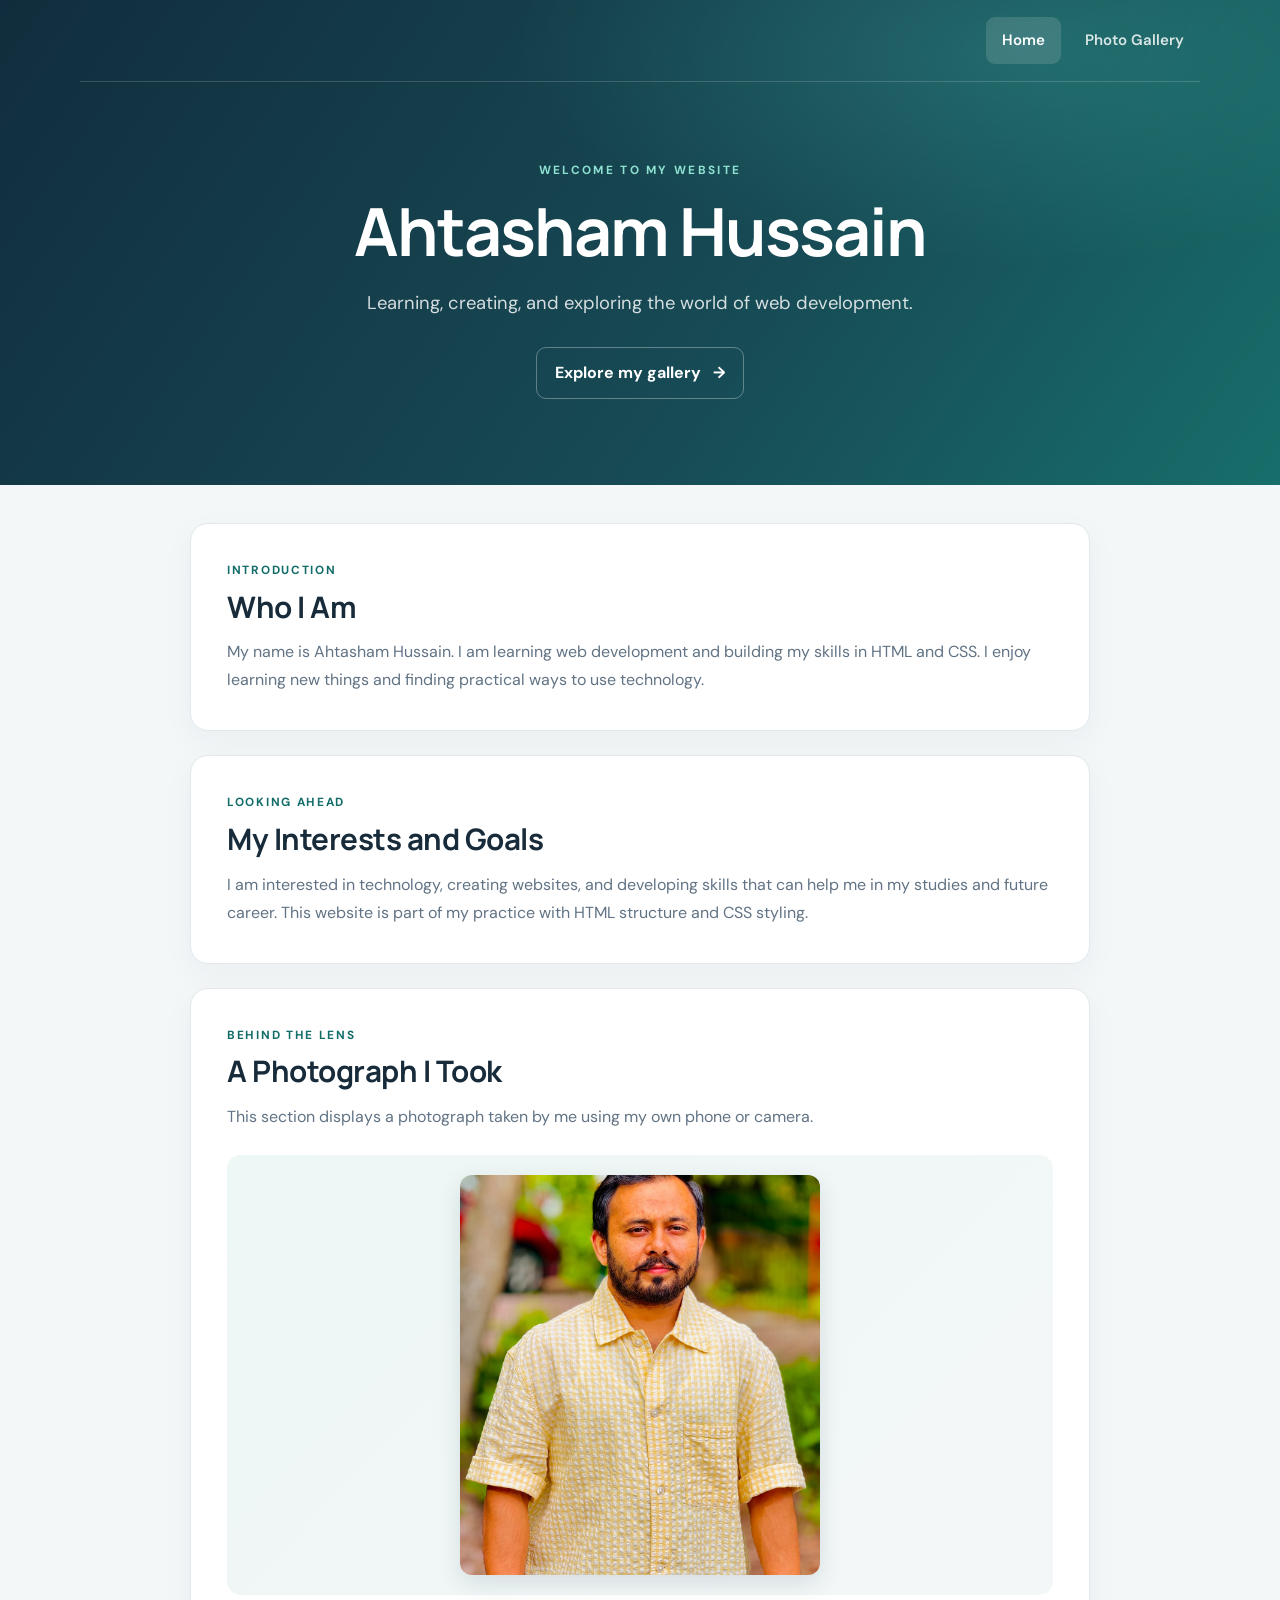
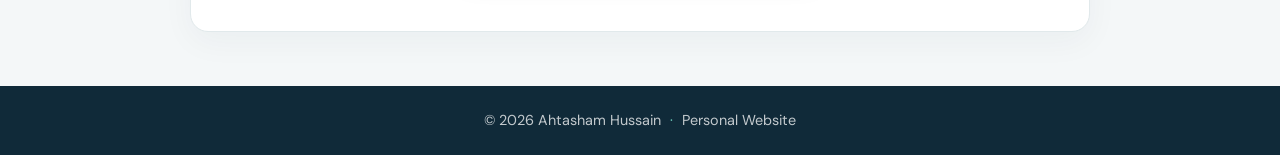
==== A3/index.html @ 1fe48fc0 "Add files via upload" ====
<!DOCTYPE html>
<html lang="en">
<head>
  <meta charset="UTF-8">
  <meta name="viewport" content="width=device-width, initial-scale=1.0">
  <meta name="description" content="The personal website of Ahtasham Hussain, a web development learner.">
  <title>Home | Ahtasham Hussain</title>
  <link rel="stylesheet" href="style.css">
</head>
<body>
  <header class="site-header">
    <div class="nav-wrap">
      <a class="brand" href="index.html" aria-label="Ahtasham Hussain home"><span></span></a>
      <nav class="navbar" aria-label="Main navigation">
        <a href="index.html" aria-current="page">Home</a>
        <a href="gallery.html">Photo Gallery</a>
      </nav>
    </div>
    <div class="hero">
      <p class="eyebrow">WELCOME TO MY WEBSITE</p>
      <h1>Ahtasham Hussain</h1>
      <p class="intro">Learning, creating, and exploring the world of web development.</p>
      <a class="hero-link" href="gallery.html">Explore my gallery <span aria-hidden="true">→</span></a>
    </div>
  </header>

  <main>
    <section class="card">
      <p class="section-label">INTRODUCTION</p>
      <h2>Who I Am</h2>
      <p>My name is Ahtasham Hussain. I am learning web development and building my skills in HTML and CSS. I enjoy learning new things and finding practical ways to use technology.</p>
    </section>
    <section class="card">
      <p class="section-label">LOOKING AHEAD</p>
      <h2>My Interests and Goals</h2>
      <p>I am interested in technology, creating websites, and developing skills that can help me in my studies and future career. This website is part of my practice with HTML structure and CSS styling.</p>
    </section>
    <section class="card photo-card">
      <p class="section-label">BEHIND THE LENS</p>
      <h2>A Photograph I Took</h2>
      <p>This section displays a photograph taken by me using my own phone or camera.</p>
      <div class="photo-frame">
        <img src="images/Ahtasham.jpeg" alt="A photograph taken by Ahtasham Hussain" width="400" height="400">
      </div>
    </section>
  </main>
  <footer><p>© 2026 Ahtasham Hussain <span aria-hidden="true">·</span> Personal Website</p></footer>
</body>
</html>
---- A3/style.css ----
@import url('https://fonts.googleapis.com/css2?family=DM+Sans:wght@400;500;600;700&family=Manrope:wght@400;500;600;700;800&display=swap');

:root {
  --ink: #172b3a;
  --muted: #617384;
  --teal: #1a8a83;
  --teal-dark: #126c68;
  --paper: #f4f7f8;
  --line: #e1e9eb;
  --white: #fff;
}
* { box-sizing: border-box; }
html { scroll-behavior: smooth; }
body {
  margin: 0;
  font-family: 'DM Sans', Arial, sans-serif;
  background: var(--paper);
  color: var(--ink);
  line-height: 1.75;
  -webkit-font-smoothing: antialiased;
}
.site-header {
  color: var(--white);
  background: radial-gradient(ellipse at 80% 10%, rgba(69, 190, 173, .25), transparent 35%),
              linear-gradient(125deg, #112d3d 0%, #174b55 60%, #176e6a 100%);
}
.nav-wrap {
  width: min(1120px, 90%);
  min-height: 82px;
  margin: 0 auto;
  display: flex;
  align-items: center;
  justify-content: space-between;
  gap: 24px;
  border-bottom: 1px solid rgba(255,255,255,.16);
}
.brand {
  color: white;
  text-decoration: none;
  font-family: 'Manrope', sans-serif;
  font-size: 1.55rem;
  font-weight: 800;
  letter-spacing: -1.5px;
}
.brand span { color: #69d8c3; }
.navbar { display: flex; align-items: center; gap: 8px; }
.navbar a {
  color: rgba(255,255,255,.83);
  text-decoration: none;
  font-weight: 600;
  font-size: .94rem;
  padding: 10px 16px;
  border-radius: 9px;
  transition: background .2s ease, color .2s ease;
}
.navbar a:hover, .navbar a[aria-current="page"] {
  color: white;
  background: rgba(255,255,255,.13);
}
.navbar a:focus-visible, .hero-link:focus-visible {
  outline: 3px solid #8de7d5;
  outline-offset: 4px;
}
.hero {
  max-width: 850px;
  margin: 0 auto;
  padding: 78px 24px 86px;
  text-align: center;
}
.hero-compact { padding-top: 60px; padding-bottom: 66px; }
.eyebrow, .section-label {
  margin: 0 0 12px;
  font-size: .74rem;
  font-weight: 700;
  letter-spacing: 2.3px;
  text-transform: uppercase;
}
.eyebrow { color: #8fe1d1; }
.hero h1 {
  margin: 0;
  font-family: 'Manrope', Arial, sans-serif;
  font-size: clamp(2.3rem, 6vw, 4.15rem);
  line-height: 1.15;
  letter-spacing: -2px;
}
.intro {
  max-width: 600px;
  margin: 18px auto 0;
  color: rgba(255,255,255,.82);
  font-size: clamp(1rem, 2vw, 1.15rem);
}
.hero-link {
  display: inline-flex;
  gap: 12px;
  align-items: center;
  margin-top: 28px;
  padding: 11px 18px;
  border: 1px solid rgba(255,255,255,.32);
  border-radius: 10px;
  color: white;
  font-weight: 700;
  text-decoration: none;
  transition: background .2s ease, transform .2s ease;
}
.hero-link:hover { background: rgba(255,255,255,.12); transform: translateY(-2px); }
main { width: min(900px, 90%); margin: 38px auto 54px; }
.card {
  margin-bottom: 24px;
  padding: clamp(24px, 4vw, 36px);
  background: var(--white);
  border: 1px solid var(--line);
  border-radius: 18px;
  box-shadow: 0 10px 32px rgba(22, 52, 65, .045);
}
.section-label { color: var(--teal-dark); margin-bottom: 7px; letter-spacing: 1.7px; }
h2 {
  margin: 0 0 12px;
  font-family: 'Manrope', Arial, sans-serif;
  font-size: clamp(1.45rem, 3vw, 1.85rem);
  line-height: 1.3;
  letter-spacing: -.5px;
}
.card > p:not(.section-label) { color: var(--muted); margin: 0; }
.photo-frame {
  display: flex;
  justify-content: center;
  margin-top: 24px;
  padding: 20px;
  background: linear-gradient(135deg, #edf7f5, #f4f7f8);
  border-radius: 14px;
}
.photo-card img {
  display: block;
  width: min(100%, 360px);
  max-height: 480px;
  object-fit: cover;
  border-radius: 12px;
  box-shadow: 0 8px 24px rgba(17, 45, 61, .12);
}
.gallery-grid {
  display: grid;
  grid-template-columns: repeat(3, minmax(0, 1fr));
  gap: 18px;
  margin-top: 26px;
}
.gallery-item {
  min-width: 0;
  margin: 0;
  overflow: hidden;
  border: 1px solid var(--line);
  border-radius: 13px;
  background: #fff;
  transition: transform .2s ease, box-shadow .2s ease;
}
.gallery-item:hover { transform: translateY(-4px); box-shadow: 0 12px 28px rgba(22,52,65,.1); }
.gallery-item img {
  display: block;
  width: 100%;
  aspect-ratio: 4 / 3;
  object-fit: cover;
  background: #e5edef;
}
.gallery-item figcaption {
  display: flex;
  align-items: center;
  gap: 10px;
  padding: 13px 14px;
  font-weight: 700;
  font-size: .91rem;
}
.gallery-item figcaption span {
  color: var(--teal-dark);
  font-size: .75rem;
  letter-spacing: .5px;
}
footer {
  padding: 22px 20px;
  background: #102a39;
  color: rgba(255,255,255,.75);
  text-align: center;
  font-size: .9rem;
}
footer p { margin: 0; }
footer span { color: #72d7c4; padding: 0 5px; }
@media (max-width: 650px) {
  .nav-wrap { width: 92%; min-height: 72px; }
  .navbar { gap: 2px; }
  .navbar a { padding: 9px 10px; font-size: .87rem; }
  .hero { padding: 60px 20px 66px; }
  .hero-compact { padding-top: 48px; padding-bottom: 52px; }
  main { width: 92%; margin-top: 24px; }
  .gallery-grid { grid-template-columns: 1fr; gap: 16px; }
  .gallery-item img { aspect-ratio: 16 / 10; }
}
@media (prefers-reduced-motion: reduce) {
  html { scroll-behavior: auto; }
  *, *::before, *::after { transition-duration: .01ms !important; }
}
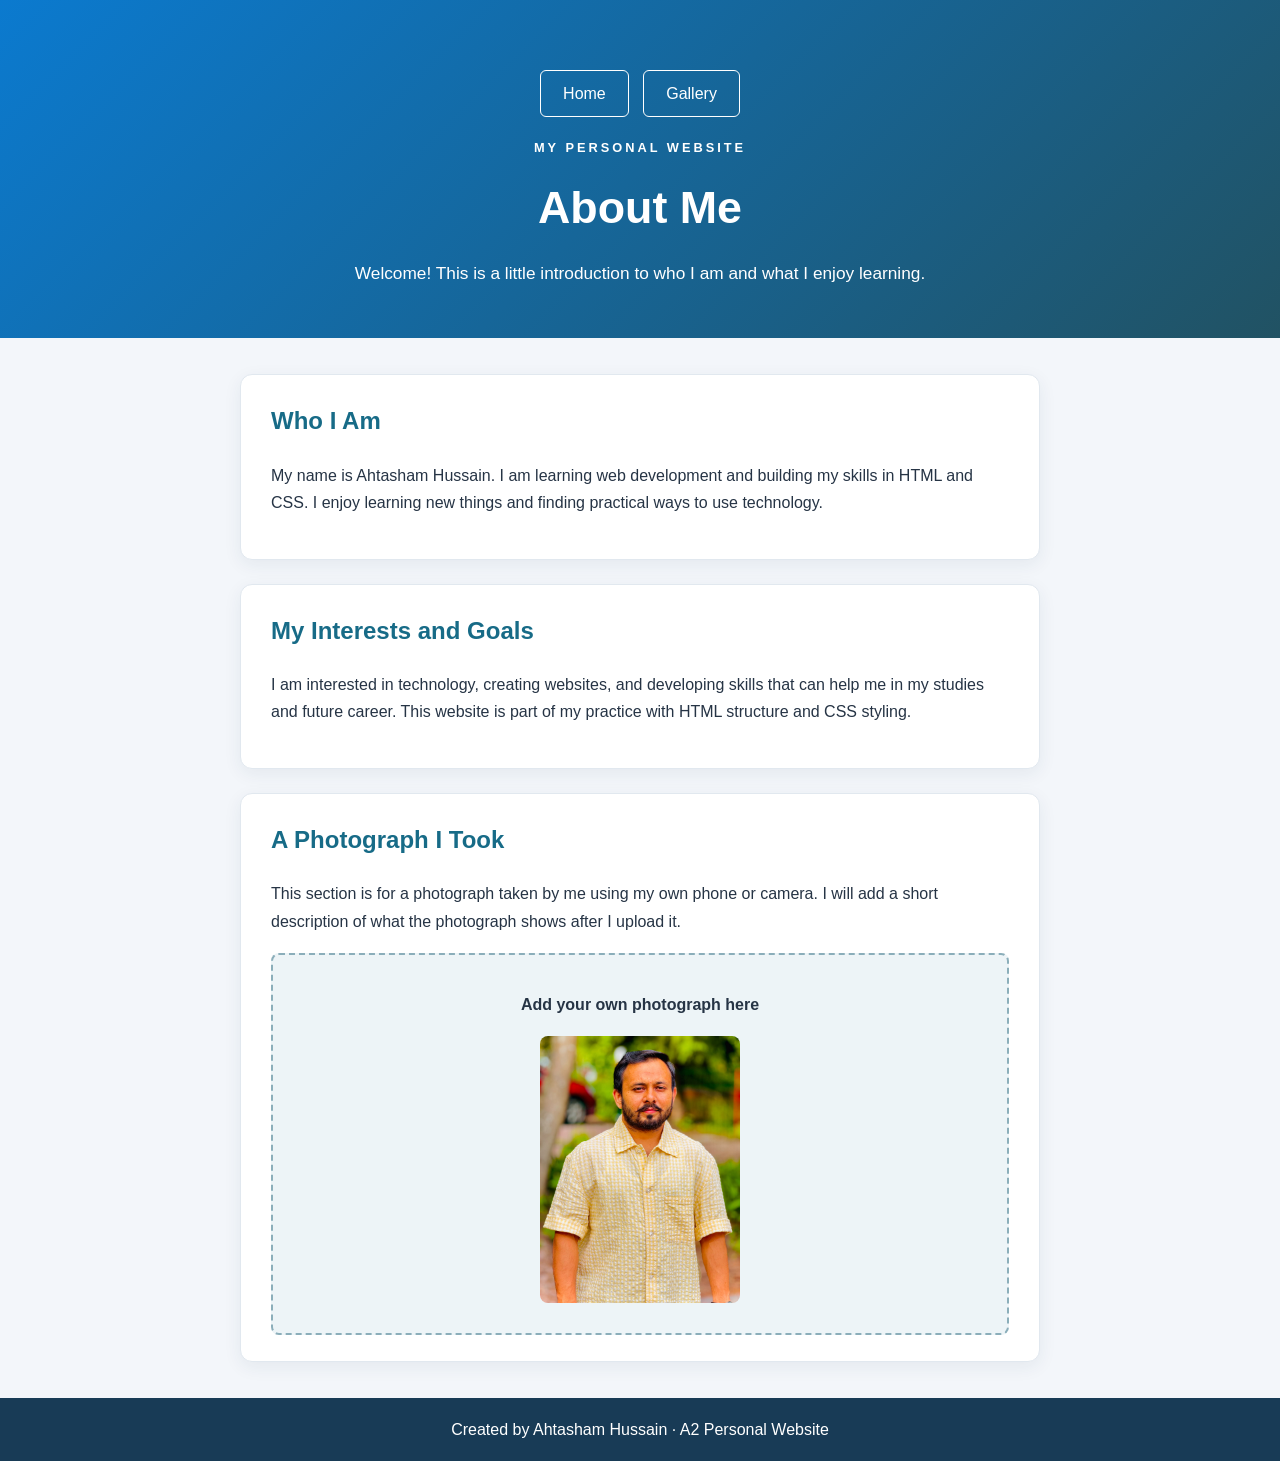
==== commit 2d223754: "Add files via upload" ====
--- a/A3/index.html
+++ b/A3/index.html
@@ -1,49 +1,67 @@
+<!-- Created by Ahtasham Hussain -->
 <!DOCTYPE html>
 <html lang="en">
 <head>
-  <meta charset="UTF-8">
-  <meta name="viewport" content="width=device-width, initial-scale=1.0">
-  <meta name="description" content="The personal website of Ahtasham Hussain, a web development learner.">
-  <title>Home | Ahtasham Hussain</title>
-  <link rel="stylesheet" href="style.css">
+    <meta charset="UTF-8">
+    <meta name="viewport" content="width=device-width, initial-scale=1.0">
+    <title>Personal Website by Ahtasham Hussain</title>
+    <link rel="stylesheet" href="style.css">
 </head>
 <body>
-  <header class="site-header">
-    <div class="nav-wrap">
-      <a class="brand" href="index.html" aria-label="Ahtasham Hussain home"><span></span></a>
-      <nav class="navbar" aria-label="Main navigation">
-        <a href="index.html" aria-current="page">Home</a>
-        <a href="gallery.html">Photo Gallery</a>
-      </nav>
-    </div>
-    <div class="hero">
-      <p class="eyebrow">WELCOME TO MY WEBSITE</p>
-      <h1>Ahtasham Hussain</h1>
-      <p class="intro">Learning, creating, and exploring the world of web development.</p>
-      <a class="hero-link" href="gallery.html">Explore my gallery <span aria-hidden="true">→</span></a>
-    </div>
-  </header>
+  
 
-  <main>
-    <section class="card">
-      <p class="section-label">INTRODUCTION</p>
-      <h2>Who I Am</h2>
-      <p>My name is Ahtasham Hussain. I am learning web development and building my skills in HTML and CSS. I enjoy learning new things and finding practical ways to use technology.</p>
-    </section>
-    <section class="card">
-      <p class="section-label">LOOKING AHEAD</p>
-      <h2>My Interests and Goals</h2>
-      <p>I am interested in technology, creating websites, and developing skills that can help me in my studies and future career. This website is part of my practice with HTML structure and CSS styling.</p>
-    </section>
-    <section class="card photo-card">
-      <p class="section-label">BEHIND THE LENS</p>
-      <h2>A Photograph I Took</h2>
-      <p>This section displays a photograph taken by me using my own phone or camera.</p>
-      <div class="photo-frame">
-        <img src="images/Ahtasham.jpeg" alt="A photograph taken by Ahtasham Hussain" width="400" height="400">
-      </div>
-    </section>
-  </main>
-  <footer><p>© 2026 Ahtasham Hussain <span aria-hidden="true">·</span> Personal Website</p></footer>
+
+    <header>
+      <nav class="navbar">
+    <a href="index.html">Home</a>
+    <a href="gallery.html">Gallery</a>
+  
+</nav>
+        <div class="header-content">
+            <p class="eyebrow">MY PERSONAL WEBSITE</p>
+            <h1>About Me</h1> 
+            
+            <p class="intro">Welcome! This is a little introduction to who I am and what I enjoy learning.</p>
+        </div>
+        
+    </header>
+
+    <main>
+        <section class="card">
+            <h2>Who I Am</h2>
+            <p>
+                My name is Ahtasham Hussain. I am learning web development and
+                building my skills in HTML and CSS. I enjoy learning new things
+                and finding practical ways to use technology.
+            </p>
+        </section>
+
+        <section class="card">
+            <h2>My Interests and Goals</h2>
+            <p>
+                I am interested in technology, creating websites, and developing
+                skills that can help me in my studies and future career. This
+                website is part of my practice with HTML structure and CSS styling.
+            </p>
+        </section>
+
+        <section class="card photo-card">
+            <h2>A Photograph I Took</h2>
+            <p>
+                This section is for a photograph taken by me using my own phone
+                or camera. I will add a short description of what the photograph
+                shows after I upload it.
+            </p>
+            <div class="photo-placeholder">
+                <p><strong>Add your own photograph here</strong></p>
+                <img src="images/Ahtasham.jpeg" alt="My picture" width="200px" height="200px">
+            </div>
+           
+        </section>
+    </main>
+
+    <footer>
+        <p>Created by Ahtasham Hussain · A2 Personal Website</p>
+    </footer>
 </body>
 </html>
--- a/A3/style.css
+++ b/A3/style.css
@@ -1,198 +1,173 @@
-@import url('https://fonts.googleapis.com/css2?family=DM+Sans:wght@400;500;600;700&family=Manrope:wght@400;500;600;700;800&display=swap');
 
-:root {
-  --ink: #172b3a;
-  --muted: #617384;
-  --teal: #1a8a83;
-  --teal-dark: #126c68;
-  --paper: #f4f7f8;
-  --line: #e1e9eb;
-  --white: #fff;
+
+* {
+    box-sizing: border-box;
 }
-* { box-sizing: border-box; }
-html { scroll-behavior: smooth; }
+
 body {
-  margin: 0;
-  font-family: 'DM Sans', Arial, sans-serif;
-  background: var(--paper);
-  color: var(--ink);
-  line-height: 1.75;
-  -webkit-font-smoothing: antialiased;
+    margin: 0;
+    font-family: Arial, Helvetica, sans-serif;
+    background-color: #f3f6fa;
+    color: #263445;
+    line-height: 1.7;
 }
-.site-header {
-  color: var(--white);
-  background: radial-gradient(ellipse at 80% 10%, rgba(69, 190, 173, .25), transparent 35%),
-              linear-gradient(125deg, #112d3d 0%, #174b55 60%, #176e6a 100%);
+
+header {
+    background: linear-gradient(135deg, #0b7acf, #215263);
+    color: #ffffff;
+    text-align: center;
+    padding: 50px 20px;
 }
-.nav-wrap {
-  width: min(1120px, 90%);
-  min-height: 82px;
-  margin: 0 auto;
-  display: flex;
-  align-items: center;
-  justify-content: space-between;
-  gap: 24px;
-  border-bottom: 1px solid rgba(255,255,255,.16);
+
+.header-content {
+    max-width: 760px;
+    margin: 0 auto;
 }
-.brand {
-  color: white;
-  text-decoration: none;
-  font-family: 'Manrope', sans-serif;
-  font-size: 1.55rem;
-  font-weight: 800;
-  letter-spacing: -1.5px;
+
+.eyebrow {
+    margin: 0 0 10px;
+    font-size: 0.8rem;
+    font-weight: bold;
+    letter-spacing: 3px;
 }
-.brand span { color: #69d8c3; }
-.navbar { display: flex; align-items: center; gap: 8px; }
+
+header h1 {
+    margin: 0;
+    font-size: 2.8rem;
+}
+
+.intro {
+    max-width: 600px;
+    margin: 14px auto 0;
+    font-size: 1.08rem;
+}
+
+main {
+    width: 800px;
+    max-width: 88%;
+    margin: 36px auto;
+}
+
+.card {
+    background-color: #ffffff;
+    margin-bottom: 24px;
+    padding: 26px 30px;
+    border-radius: 12px;
+    border: 1px solid #e1e8ef;
+    box-shadow: 0 5px 18px rgba(24, 59, 86, 0.07);
+}
+
+h2 {
+    margin-top: 0;
+    color: #176b87;
+}
+
+.photo-placeholder {
+    margin-top: 18px;
+    padding: 30px 20px;
+    text-align: center;
+    background-color: #edf4f7;
+    border: 2px dashed #8baeba;
+    border-radius: 8px;
+}
+
+.photo-placeholder p {
+    margin: 6px 0;
+}
+
+code {
+    background-color: #e0eaf0;
+    padding: 2px 5px;
+    border-radius: 4px;
+}
+
+.photo-card img {
+    display: block;
+    max-width: 100%;
+    height: auto;
+    margin: 18px auto 0;
+    border-radius: 8px;
+}
+
+footer {
+    background-color: #183b56;
+    color: #ffffff;
+    text-align: center;
+    padding: 18px 20px;
+}
+
+footer p {
+    margin: 0;
+}
+
+.navbar {
+    text-align: center;
+    padding: 20px;
+    background-color: transparent;
+}
+
 .navbar a {
-  color: rgba(255,255,255,.83);
-  text-decoration: none;
-  font-weight: 600;
-  font-size: .94rem;
-  padding: 10px 16px;
-  border-radius: 9px;
-  transition: background .2s ease, color .2s ease;
+    display: inline-block;
+    color: white;
+    text-decoration: none;
+    padding: 9px 22px;
+    margin: 0 5px;
+    border: 1px solid white;
+    border-radius: 6px;
+    font-size: 16px;
 }
-.navbar a:hover, .navbar a[aria-current="page"] {
-  color: white;
-  background: rgba(255,255,255,.13);
+
+.navbar a:hover {
+    background-color: white;
+    color: #174b55;
 }
-.navbar a:focus-visible, .hero-link:focus-visible {
-  outline: 3px solid #8de7d5;
-  outline-offset: 4px;
+
+/* gallery */
+
+/* Gallery Header */
+
+.gallery-header {
+    text-align: center;
+    padding: 40px 20px;
+    background-color: #174b55;
+    color: white;
 }
-.hero {
-  max-width: 850px;
-  margin: 0 auto;
-  padding: 78px 24px 86px;
-  text-align: center;
+
+/* Gallery */
+
+.gallery {
+    width: 90%;
+    margin: 40px auto;
+    display: grid;
+    grid-template-columns: repeat(3, 1fr);
+    gap: 20px;
 }
-.hero-compact { padding-top: 60px; padding-bottom: 66px; }
-.eyebrow, .section-label {
-  margin: 0 0 12px;
-  font-size: .74rem;
-  font-weight: 700;
-  letter-spacing: 2.3px;
-  text-transform: uppercase;
+
+/* Gallery Pictures */
+
+.gallery-item {
+    background-color: white;
+    border: 1px solid #ddd;
+    border-radius: 10px;
+    overflow: hidden;
+    text-align: center;
 }
-.eyebrow { color: #8fe1d1; }
-.hero h1 {
-  margin: 0;
-  font-family: 'Manrope', Arial, sans-serif;
-  font-size: clamp(2.3rem, 6vw, 4.15rem);
-  line-height: 1.15;
-  letter-spacing: -2px;
+
+.gallery-item img {
+    width: 100%;
+    height: 220px;
+    object-fit: cover;
 }
-.intro {
-  max-width: 600px;
-  margin: 18px auto 0;
-  color: rgba(255,255,255,.82);
-  font-size: clamp(1rem, 2vw, 1.15rem);
+
+.gallery-item h3 {
+    padding: 10px;
+    color: #174b55;
 }
-.hero-link {
-  display: inline-flex;
-  gap: 12px;
-  align-items: center;
-  margin-top: 28px;
-  padding: 11px 18px;
-  border: 1px solid rgba(255,255,255,.32);
-  border-radius: 10px;
-  color: white;
-  font-weight: 700;
-  text-decoration: none;
-  transition: background .2s ease, transform .2s ease;
+
+/* Mobile Screen */
+
+@media screen and (max-width: 650px) {
+    .gallery {
+        grid-template-columns: 1fr;
+    }
 }
-.hero-link:hover { background: rgba(255,255,255,.12); transform: translateY(-2px); }
-main { width: min(900px, 90%); margin: 38px auto 54px; }
-.card {
-  margin-bottom: 24px;
-  padding: clamp(24px, 4vw, 36px);
-  background: var(--white);
-  border: 1px solid var(--line);
-  border-radius: 18px;
-  box-shadow: 0 10px 32px rgba(22, 52, 65, .045);
-}
-.section-label { color: var(--teal-dark); margin-bottom: 7px; letter-spacing: 1.7px; }
-h2 {
-  margin: 0 0 12px;
-  font-family: 'Manrope', Arial, sans-serif;
-  font-size: clamp(1.45rem, 3vw, 1.85rem);
-  line-height: 1.3;
-  letter-spacing: -.5px;
-}
-.card > p:not(.section-label) { color: var(--muted); margin: 0; }
-.photo-frame {
-  display: flex;
-  justify-content: center;
-  margin-top: 24px;
-  padding: 20px;
-  background: linear-gradient(135deg, #edf7f5, #f4f7f8);
-  border-radius: 14px;
-}
-.photo-card img {
-  display: block;
-  width: min(100%, 360px);
-  max-height: 480px;
-  object-fit: cover;
-  border-radius: 12px;
-  box-shadow: 0 8px 24px rgba(17, 45, 61, .12);
-}
-.gallery-grid {
-  display: grid;
-  grid-template-columns: repeat(3, minmax(0, 1fr));
-  gap: 18px;
-  margin-top: 26px;
-}
-.gallery-item {
-  min-width: 0;
-  margin: 0;
-  overflow: hidden;
-  border: 1px solid var(--line);
-  border-radius: 13px;
-  background: #fff;
-  transition: transform .2s ease, box-shadow .2s ease;
-}
-.gallery-item:hover { transform: translateY(-4px); box-shadow: 0 12px 28px rgba(22,52,65,.1); }
-.gallery-item img {
-  display: block;
-  width: 100%;
-  aspect-ratio: 4 / 3;
-  object-fit: cover;
-  background: #e5edef;
-}
-.gallery-item figcaption {
-  display: flex;
-  align-items: center;
-  gap: 10px;
-  padding: 13px 14px;
-  font-weight: 700;
-  font-size: .91rem;
-}
-.gallery-item figcaption span {
-  color: var(--teal-dark);
-  font-size: .75rem;
-  letter-spacing: .5px;
-}
-footer {
-  padding: 22px 20px;
-  background: #102a39;
-  color: rgba(255,255,255,.75);
-  text-align: center;
-  font-size: .9rem;
-}
-footer p { margin: 0; }
-footer span { color: #72d7c4; padding: 0 5px; }
-@media (max-width: 650px) {
-  .nav-wrap { width: 92%; min-height: 72px; }
-  .navbar { gap: 2px; }
-  .navbar a { padding: 9px 10px; font-size: .87rem; }
-  .hero { padding: 60px 20px 66px; }
-  .hero-compact { padding-top: 48px; padding-bottom: 52px; }
-  main { width: 92%; margin-top: 24px; }
-  .gallery-grid { grid-template-columns: 1fr; gap: 16px; }
-  .gallery-item img { aspect-ratio: 16 / 10; }
-}
-@media (prefers-reduced-motion: reduce) {
-  html { scroll-behavior: auto; }
-  *, *::before, *::after { transition-duration: .01ms !important; }
-}
